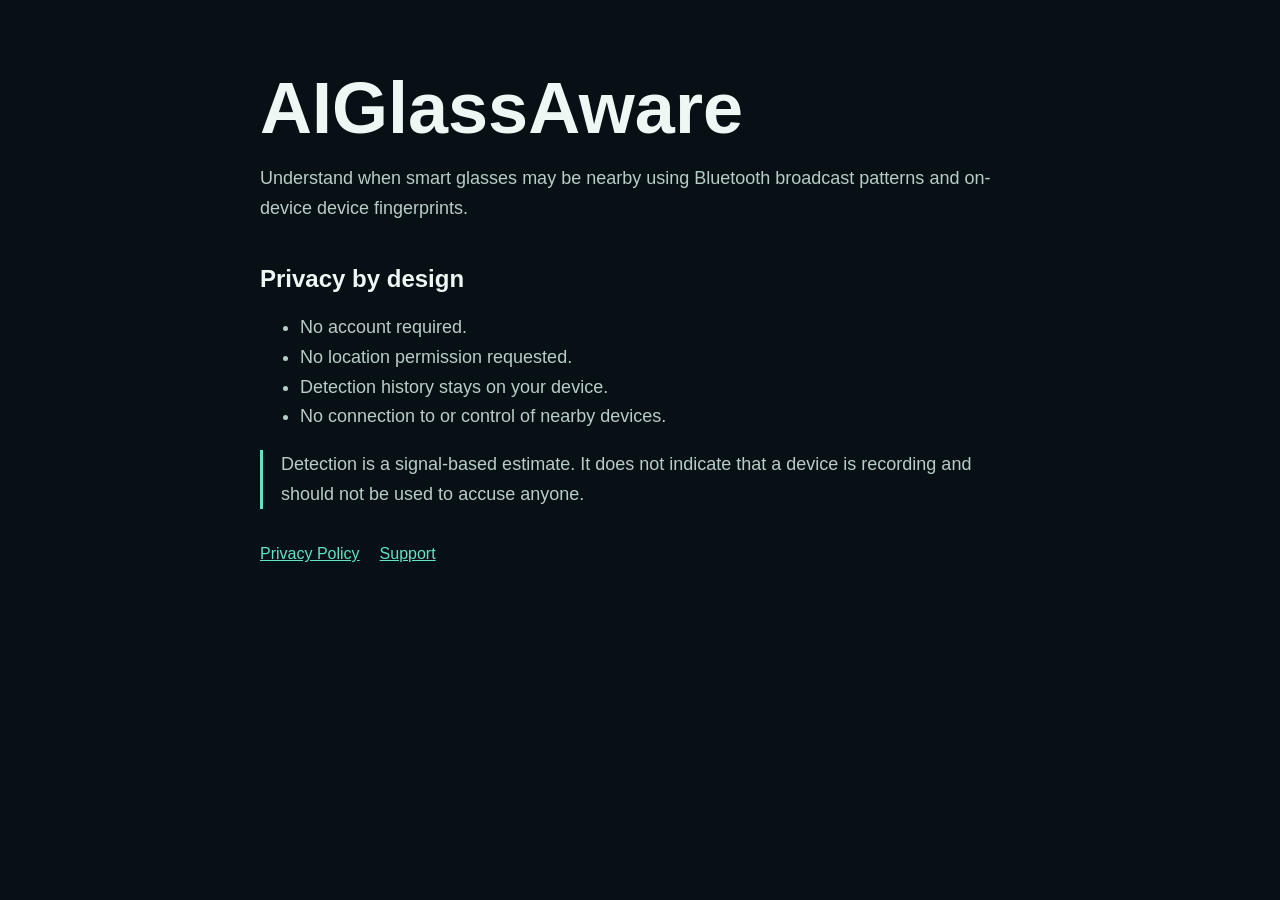
==== index.html @ 9d93ce1e "Publish AIGlassAware website" ====
<!doctype html>
<html lang="en">
<head>
  <meta charset="utf-8">
  <meta name="viewport" content="width=device-width, initial-scale=1">
  <meta name="description" content="AIGlassAware scans nearby Bluetooth broadcasts for signals associated with smart glasses.">
  <title>AIGlassAware</title>
  <style>
    :root { color-scheme: dark; font-family: -apple-system, BlinkMacSystemFont, "Segoe UI", sans-serif; }
    body { margin: 0; background: #071015; color: #edf7f4; }
    main { width: min(760px, calc(100% - 40px)); margin: 0 auto; padding: 72px 0; }
    h1 { font-size: clamp(40px, 8vw, 72px); line-height: 1; margin: 0 0 20px; }
    h2 { margin-top: 42px; }
    p, li { color: #b9ccc7; font-size: 18px; line-height: 1.65; }
    a { color: #62e3c3; }
    nav { display: flex; gap: 20px; margin-top: 36px; }
    .note { border-left: 3px solid #62e3c3; padding-left: 18px; }
  </style>
</head>
<body>
  <main>
    <h1>AIGlassAware</h1>
    <p>Understand when smart glasses may be nearby using Bluetooth broadcast patterns and on-device device fingerprints.</p>
    <h2>Privacy by design</h2>
    <ul>
      <li>No account required.</li>
      <li>No location permission requested.</li>
      <li>Detection history stays on your device.</li>
      <li>No connection to or control of nearby devices.</li>
    </ul>
    <p class="note">Detection is a signal-based estimate. It does not indicate that a device is recording and should not be used to accuse anyone.</p>
    <nav>
      <a href="privacy.html">Privacy Policy</a>
      <a href="support.html">Support</a>
    </nav>
  </main>
</body>
</html>
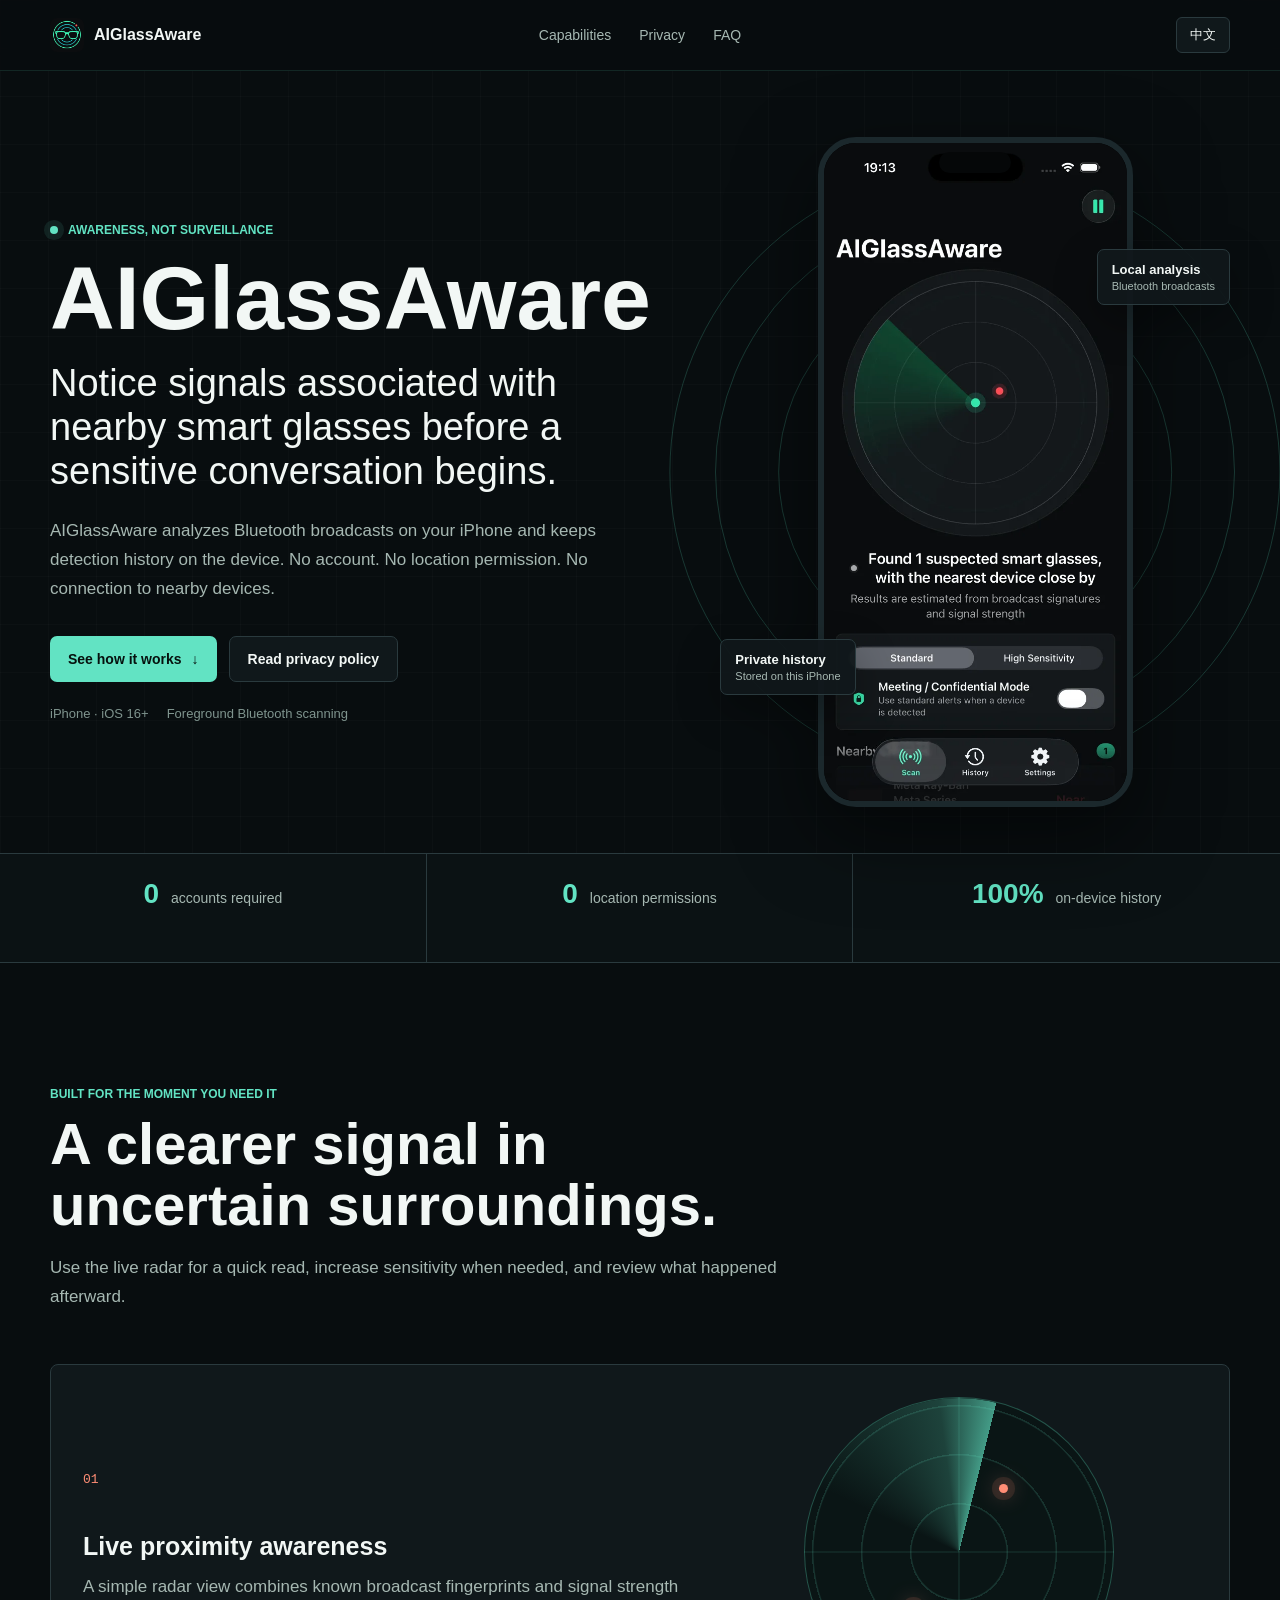
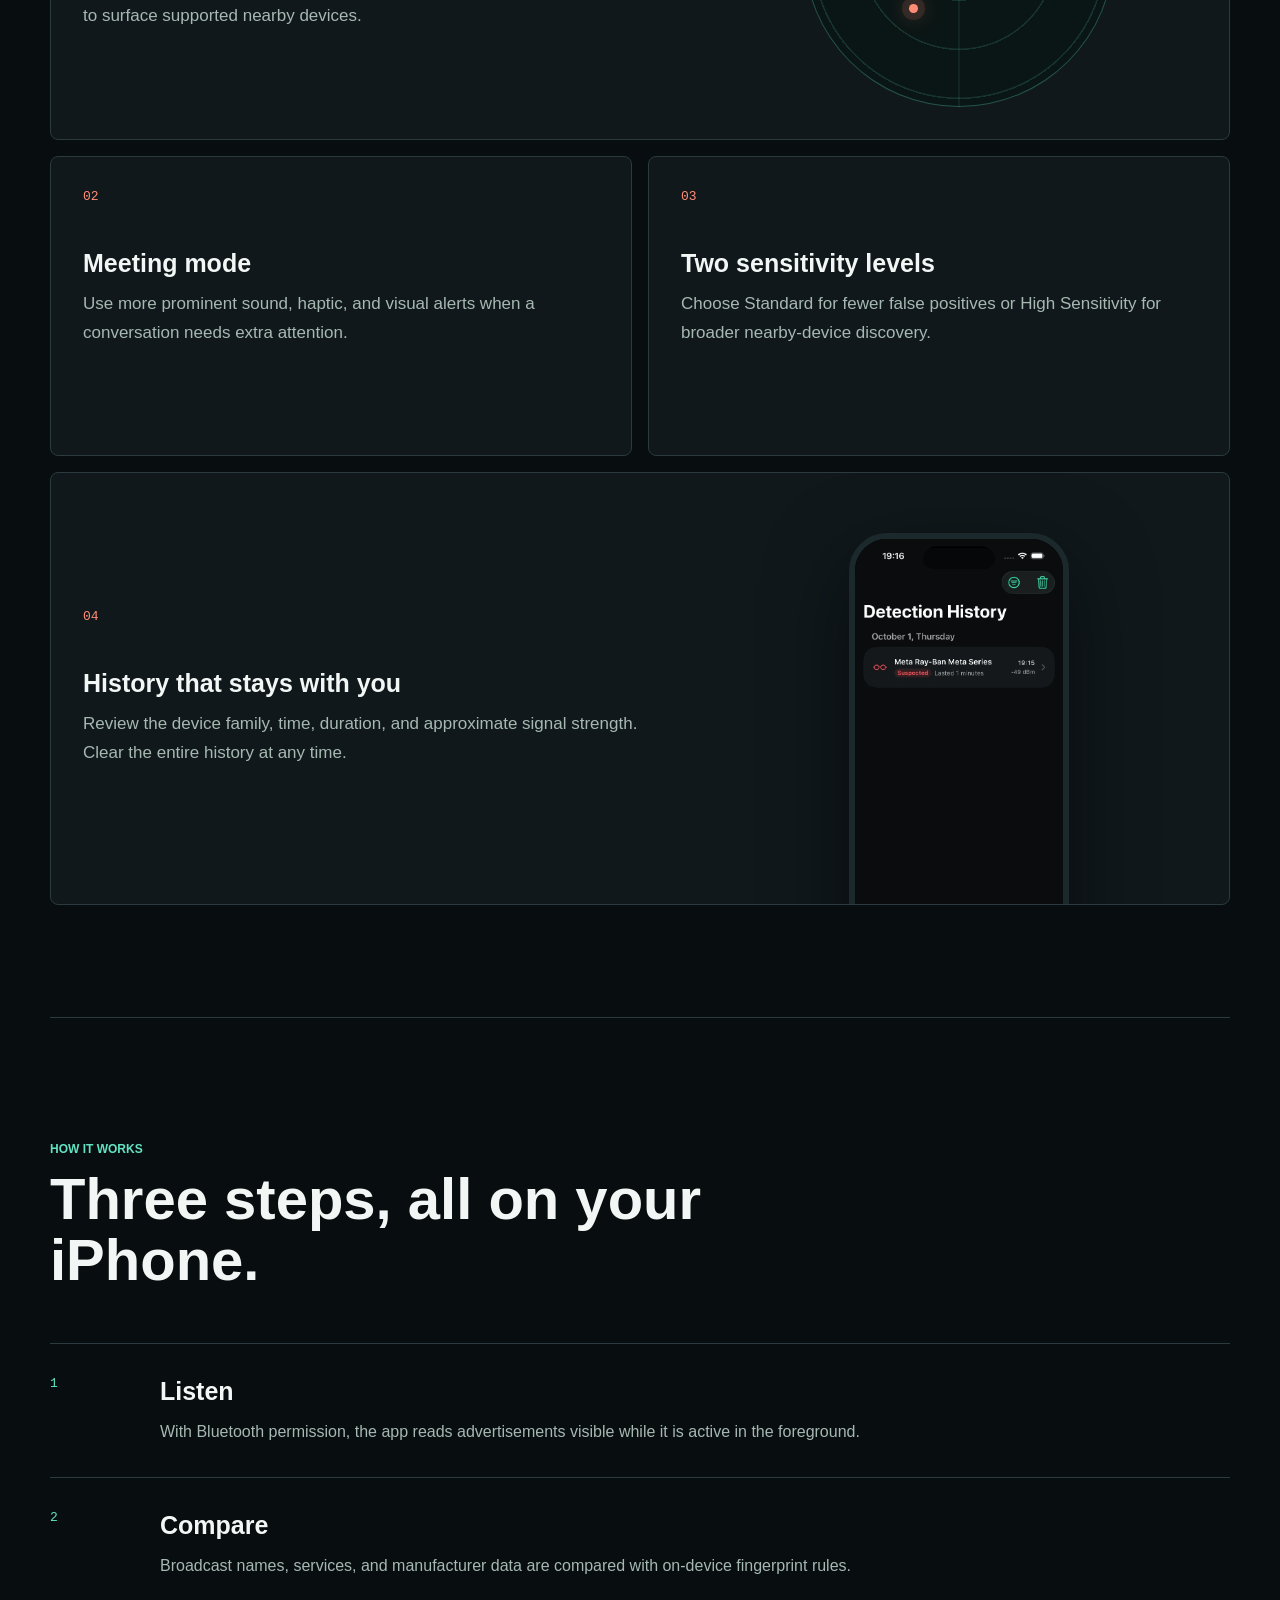
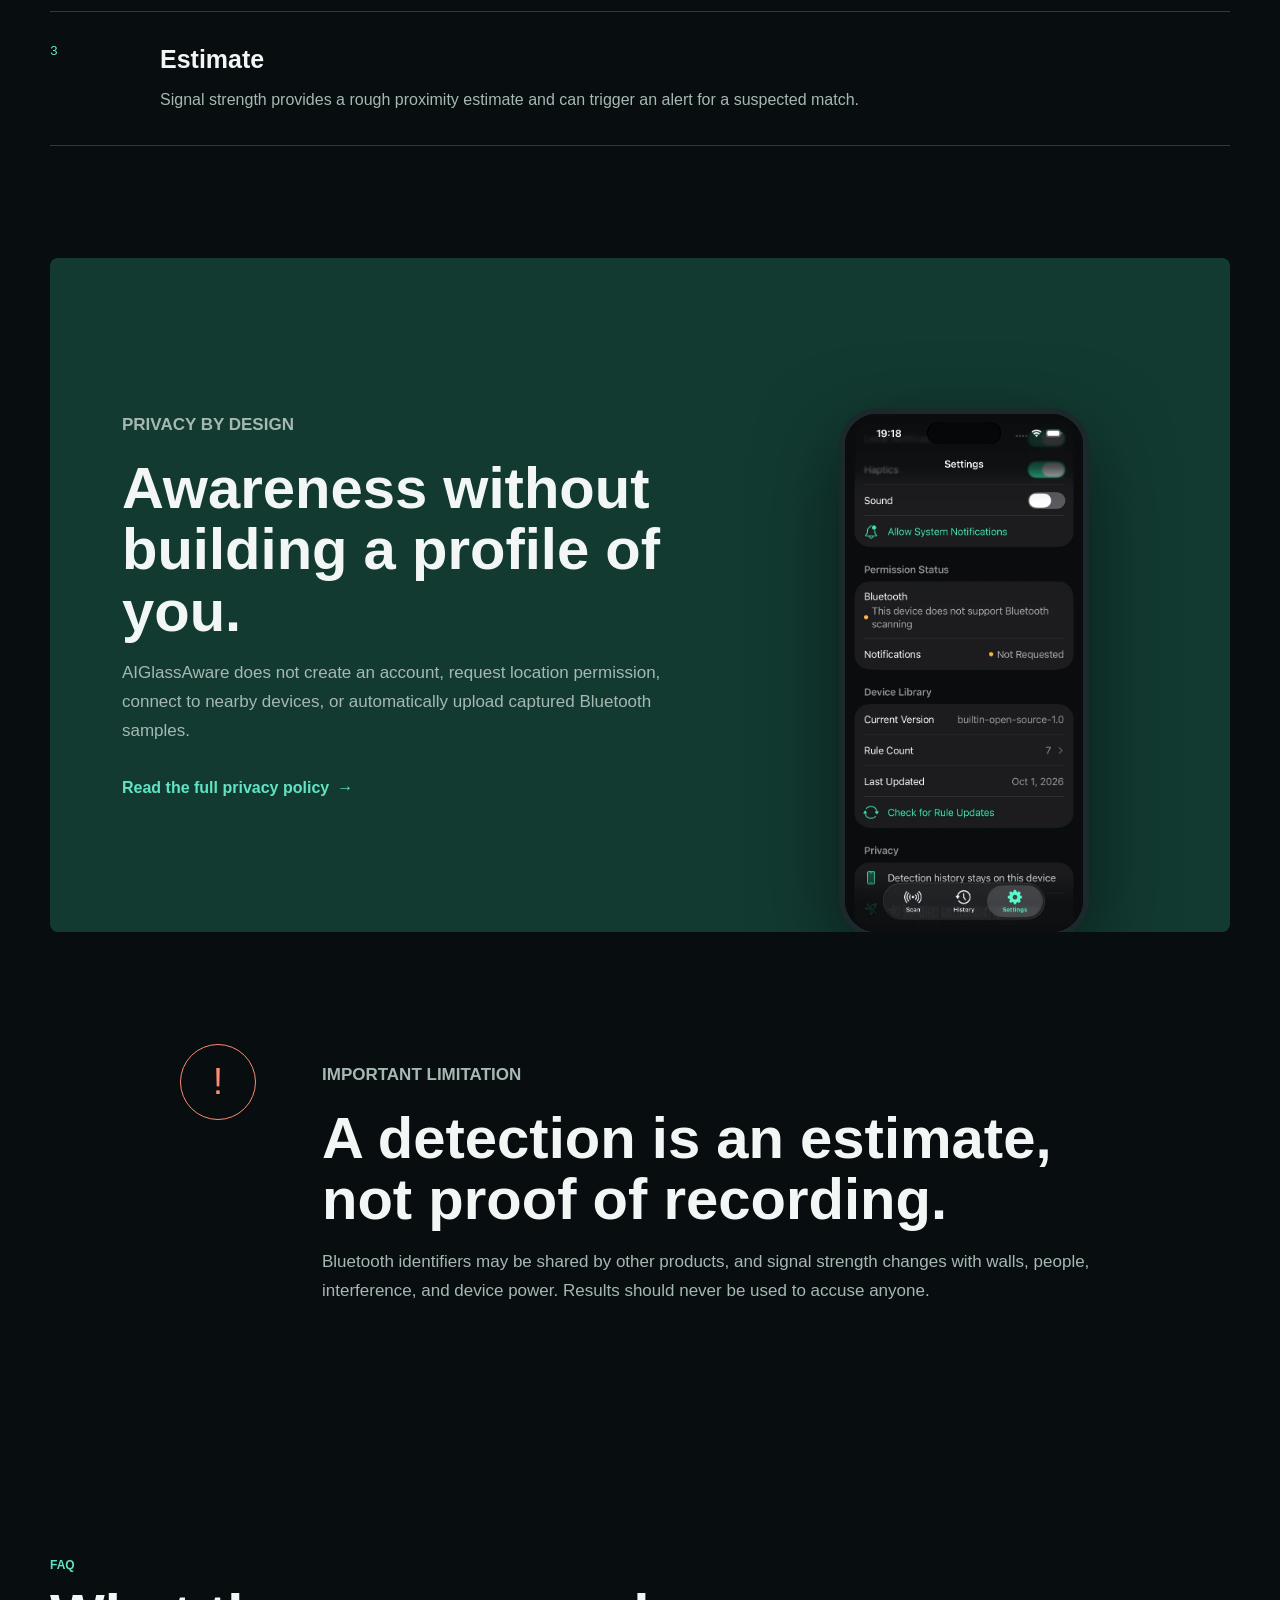
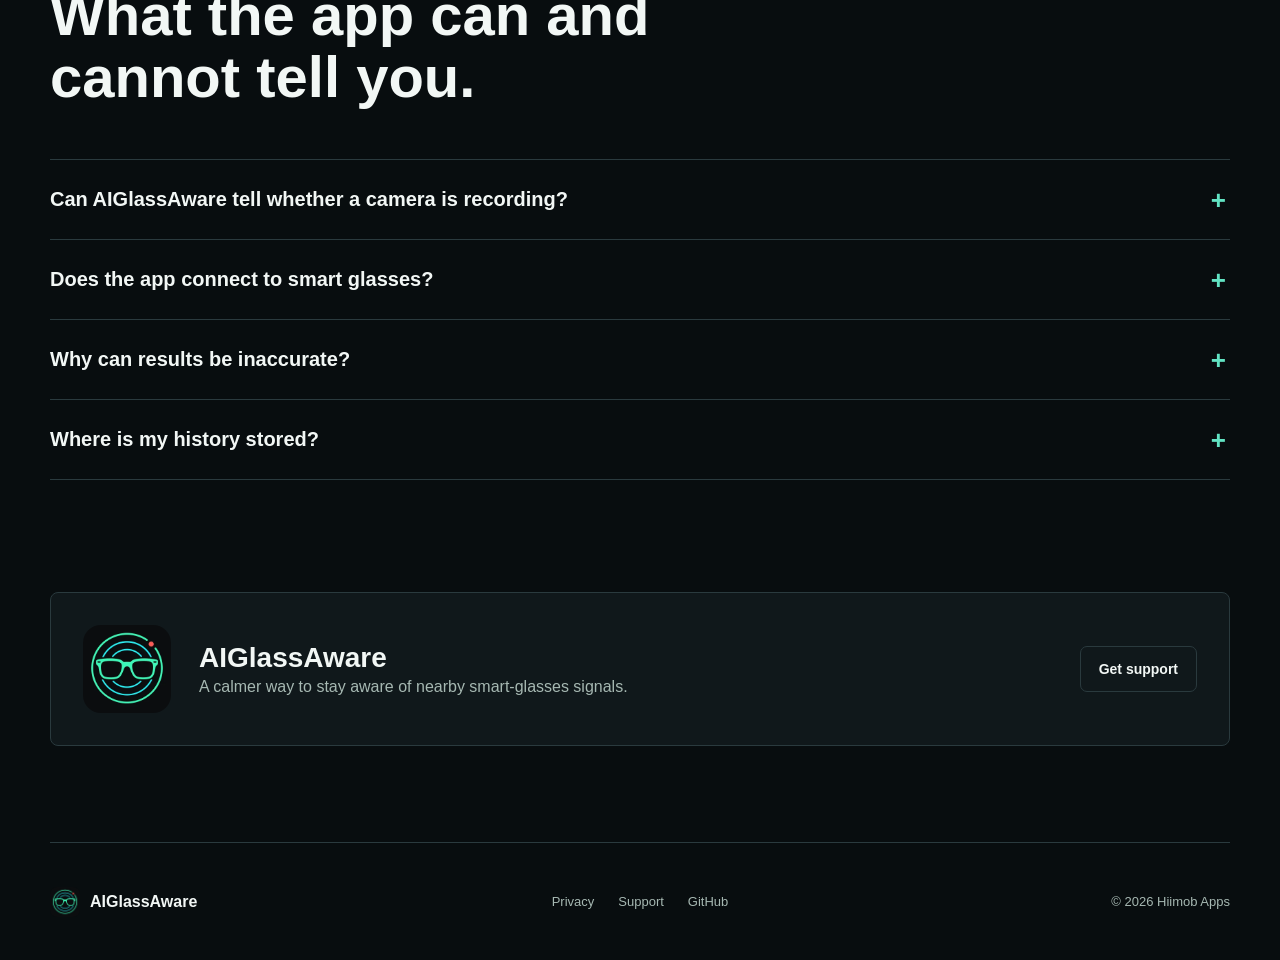
==== commit d60c4871: "site: publish custom-domain marketing pages" ====
--- a/index.html
+++ b/index.html
@@ -3,36 +3,216 @@
 <head>
   <meta charset="utf-8">
   <meta name="viewport" content="width=device-width, initial-scale=1">
-  <meta name="description" content="AIGlassAware scans nearby Bluetooth broadcasts for signals associated with smart glasses.">
-  <title>AIGlassAware</title>
-  <style>
-    :root { color-scheme: dark; font-family: -apple-system, BlinkMacSystemFont, "Segoe UI", sans-serif; }
-    body { margin: 0; background: #071015; color: #edf7f4; }
-    main { width: min(760px, calc(100% - 40px)); margin: 0 auto; padding: 72px 0; }
-    h1 { font-size: clamp(40px, 8vw, 72px); line-height: 1; margin: 0 0 20px; }
-    h2 { margin-top: 42px; }
-    p, li { color: #b9ccc7; font-size: 18px; line-height: 1.65; }
-    a { color: #62e3c3; }
-    nav { display: flex; gap: 20px; margin-top: 36px; }
-    .note { border-left: 3px solid #62e3c3; padding-left: 18px; }
-  </style>
+  <meta name="theme-color" content="#080d0f">
+  <meta name="description" content="AIGlassAware helps you notice nearby smart-glasses signals using Bluetooth broadcast patterns, with private on-device history and no location permission.">
+  <meta property="og:type" content="website">
+  <meta property="og:title" content="AIGlassAware — Notice nearby smart-glasses signals">
+  <meta property="og:description" content="Private, on-device awareness for nearby smart-glasses Bluetooth broadcasts.">
+  <meta property="og:image" content="https://aiglassaware.hiimobapps.com/assets/app-icon.webp">
+  <meta property="og:url" content="https://aiglassaware.hiimobapps.com/">
+  <link rel="canonical" href="https://aiglassaware.hiimobapps.com/">
+  <link rel="icon" href="assets/app-icon.webp">
+  <link rel="preload" href="assets/scan-detected-en.webp" as="image" type="image/webp">
+  <link rel="stylesheet" href="site.css">
+  <script src="site.js" defer></script>
+  <title>AIGlassAware — Smart-glasses awareness for iPhone</title>
+  <script type="application/ld+json">
+    {
+      "@context": "https://schema.org",
+      "@type": "SoftwareApplication",
+      "name": "AIGlassAware",
+      "applicationCategory": "UtilitiesApplication",
+      "operatingSystem": "iOS 16 or later",
+      "url": "https://aiglassaware.hiimobapps.com/",
+      "description": "AIGlassAware estimates whether supported smart glasses may be nearby using Bluetooth broadcast patterns and signal strength."
+    }
+  </script>
 </head>
 <body>
-  <main>
-    <h1>AIGlassAware</h1>
-    <p>Understand when smart glasses may be nearby using Bluetooth broadcast patterns and on-device device fingerprints.</p>
-    <h2>Privacy by design</h2>
-    <ul>
-      <li>No account required.</li>
-      <li>No location permission requested.</li>
-      <li>Detection history stays on your device.</li>
-      <li>No connection to or control of nearby devices.</li>
-    </ul>
-    <p class="note">Detection is a signal-based estimate. It does not indicate that a device is recording and should not be used to accuse anyone.</p>
-    <nav>
-      <a href="privacy.html">Privacy Policy</a>
-      <a href="support.html">Support</a>
-    </nav>
+  <a class="skip-link" href="#main">
+    <span class="i18n-en">Skip to content</span><span class="i18n-zh">跳到正文</span>
+  </a>
+
+  <header class="site-header">
+    <div class="header-inner">
+      <a class="brand" href="./" aria-label="AIGlassAware home">
+        <img src="assets/app-icon.webp" alt="" width="34" height="34">
+        <span>AIGlassAware</span>
+      </a>
+      <nav class="desktop-nav" aria-label="Primary navigation">
+        <a href="#capabilities"><span class="i18n-en">Capabilities</span><span class="i18n-zh">功能</span></a>
+        <a href="#privacy"><span class="i18n-en">Privacy</span><span class="i18n-zh">隐私</span></a>
+        <a href="#faq"><span class="i18n-en">FAQ</span><span class="i18n-zh">常见问题</span></a>
+      </nav>
+      <button class="language-toggle" type="button" data-language-toggle aria-label="切换为中文">中文</button>
+    </div>
+  </header>
+
+  <main id="main">
+    <section class="hero" aria-labelledby="hero-title">
+      <div class="hero-copy">
+        <div class="eyebrow">
+          <span class="status-dot" aria-hidden="true"></span>
+          <span class="i18n-en">Awareness, not surveillance</span>
+          <span class="i18n-zh">感知附近信号，而非监控他人</span>
+        </div>
+        <h1 id="hero-title">AIGlassAware</h1>
+        <p class="hero-lede">
+          <span class="i18n-en">Notice signals associated with nearby smart glasses before a sensitive conversation begins.</span>
+          <span class="i18n-zh">在敏感谈话开始前，留意附近可能与智能眼镜相关的蓝牙信号。</span>
+        </p>
+        <p class="hero-detail">
+          <span class="i18n-en">AIGlassAware analyzes Bluetooth broadcasts on your iPhone and keeps detection history on the device. No account. No location permission. No connection to nearby devices.</span>
+          <span class="i18n-zh">AIGlassAware 在 iPhone 本地分析蓝牙广播，检测历史仅保存在设备中。无需账号，不请求定位，也不会连接附近设备。</span>
+        </p>
+        <div class="hero-actions">
+          <a class="button button-primary" href="#how-it-works">
+            <span class="i18n-en">See how it works</span><span class="i18n-zh">了解工作方式</span>
+            <span aria-hidden="true">↓</span>
+          </a>
+          <a class="button button-secondary" href="privacy.html">
+            <span class="i18n-en">Read privacy policy</span><span class="i18n-zh">查看隐私政策</span>
+          </a>
+        </div>
+        <div class="requirements">
+          <span>iPhone · iOS 16+</span>
+          <span class="i18n-en">Foreground Bluetooth scanning</span>
+          <span class="i18n-zh">前台蓝牙扫描</span>
+        </div>
+      </div>
+
+      <div class="hero-visual" aria-label="AIGlassAware detection screen">
+        <div class="signal-rings" aria-hidden="true"><i></i><i></i><i></i></div>
+        <div class="phone phone-hero">
+          <img class="localized-image" src="assets/scan-detected-en.webp" data-src-en="assets/scan-detected-en.webp" data-src-zh="assets/scan-detected-zh.webp" alt="AIGlassAware showing a suspected nearby smart-glasses signal" width="603" height="1311">
+        </div>
+        <div class="signal-label signal-label-top">
+          <strong><span class="i18n-en">Local analysis</span><span class="i18n-zh">本地分析</span></strong>
+          <span><span class="i18n-en">Bluetooth broadcasts</span><span class="i18n-zh">蓝牙广播</span></span>
+        </div>
+        <div class="signal-label signal-label-bottom">
+          <strong><span class="i18n-en">Private history</span><span class="i18n-zh">私密历史</span></strong>
+          <span><span class="i18n-en">Stored on this iPhone</span><span class="i18n-zh">仅存于这台 iPhone</span></span>
+        </div>
+      </div>
+    </section>
+
+    <section class="trust-band" aria-label="Privacy summary">
+      <div><strong>0</strong><span><span class="i18n-en">accounts required</span><span class="i18n-zh">无需账号</span></span></div>
+      <div><strong>0</strong><span><span class="i18n-en">location permissions</span><span class="i18n-zh">无需定位权限</span></span></div>
+      <div><strong>100%</strong><span><span class="i18n-en">on-device history</span><span class="i18n-zh">历史本地保存</span></span></div>
+    </section>
+
+    <section class="section" id="capabilities" aria-labelledby="capabilities-title">
+      <div class="section-heading">
+        <p class="kicker"><span class="i18n-en">Built for the moment you need it</span><span class="i18n-zh">为重要时刻而设计</span></p>
+        <h2 id="capabilities-title"><span class="i18n-en">A clearer signal in uncertain surroundings.</span><span class="i18n-zh">在不确定的环境中，获得更清晰的信号提示。</span></h2>
+        <p><span class="i18n-en">Use the live radar for a quick read, increase sensitivity when needed, and review what happened afterward.</span><span class="i18n-zh">通过实时雷达快速了解周围情况，按需提高灵敏度，并在事后回看检测记录。</span></p>
+      </div>
+
+      <div class="feature-grid">
+        <article class="feature-card feature-wide">
+          <div class="feature-copy">
+            <span class="feature-number">01</span>
+            <h3><span class="i18n-en">Live proximity awareness</span><span class="i18n-zh">实时距离感知</span></h3>
+            <p><span class="i18n-en">A simple radar view combines known broadcast fingerprints and signal strength to surface supported nearby devices.</span><span class="i18n-zh">简洁的雷达视图结合已知广播指纹与信号强度，提示附近可能存在的已支持设备。</span></p>
+          </div>
+          <div class="radar-demo" aria-hidden="true">
+            <span class="radar-sweep"></span><span class="radar-point radar-point-one"></span><span class="radar-point radar-point-two"></span>
+          </div>
+        </article>
+
+        <article class="feature-card">
+          <span class="feature-number">02</span>
+          <h3><span class="i18n-en">Meeting mode</span><span class="i18n-zh">会议 / 保密模式</span></h3>
+          <p><span class="i18n-en">Use more prominent sound, haptic, and visual alerts when a conversation needs extra attention.</span><span class="i18n-zh">当谈话需要格外谨慎时，启用更明显的声音、触觉与视觉提醒。</span></p>
+        </article>
+
+        <article class="feature-card">
+          <span class="feature-number">03</span>
+          <h3><span class="i18n-en">Two sensitivity levels</span><span class="i18n-zh">两档检测灵敏度</span></h3>
+          <p><span class="i18n-en">Choose Standard for fewer false positives or High Sensitivity for broader nearby-device discovery.</span><span class="i18n-zh">标准模式减少误报；高灵敏度模式扩大附近设备的发现范围。</span></p>
+        </article>
+
+        <article class="feature-card feature-wide feature-history">
+          <div class="feature-copy">
+            <span class="feature-number">04</span>
+            <h3><span class="i18n-en">History that stays with you</span><span class="i18n-zh">只属于你的检测历史</span></h3>
+            <p><span class="i18n-en">Review the device family, time, duration, and approximate signal strength. Clear the entire history at any time.</span><span class="i18n-zh">查看设备系列、时间、持续时长与大致信号强度，并可随时清除全部历史。</span></p>
+          </div>
+          <div class="phone phone-small">
+            <img class="localized-image" loading="lazy" src="assets/history-en.webp" data-src-en="assets/history-en.webp" data-src-zh="assets/history-zh.webp" alt="AIGlassAware detection history screen" width="603" height="1311">
+          </div>
+        </article>
+      </div>
+    </section>
+
+    <section class="section process-section" id="how-it-works" aria-labelledby="process-title">
+      <div class="section-heading compact">
+        <p class="kicker"><span class="i18n-en">How it works</span><span class="i18n-zh">工作方式</span></p>
+        <h2 id="process-title"><span class="i18n-en">Three steps, all on your iPhone.</span><span class="i18n-zh">三个步骤，全部在你的 iPhone 上完成。</span></h2>
+      </div>
+      <ol class="process-list">
+        <li><span class="step-index">1</span><div><h3><span class="i18n-en">Listen</span><span class="i18n-zh">监听</span></h3><p><span class="i18n-en">With Bluetooth permission, the app reads advertisements visible while it is active in the foreground.</span><span class="i18n-zh">获得蓝牙权限后，App 在前台运行时读取周围可见的广播。</span></p></div></li>
+        <li><span class="step-index">2</span><div><h3><span class="i18n-en">Compare</span><span class="i18n-zh">比对</span></h3><p><span class="i18n-en">Broadcast names, services, and manufacturer data are compared with on-device fingerprint rules.</span><span class="i18n-zh">广播名称、服务标识与厂商数据会和设备内的指纹规则进行比对。</span></p></div></li>
+        <li><span class="step-index">3</span><div><h3><span class="i18n-en">Estimate</span><span class="i18n-zh">估算</span></h3><p><span class="i18n-en">Signal strength provides a rough proximity estimate and can trigger an alert for a suspected match.</span><span class="i18n-zh">信号强度用于粗略估算距离，并在疑似匹配时触发提醒。</span></p></div></li>
+      </ol>
+    </section>
+
+    <section class="privacy-band" id="privacy" aria-labelledby="privacy-title">
+      <div class="privacy-copy">
+        <p class="kicker"><span class="i18n-en">Privacy by design</span><span class="i18n-zh">隐私优先设计</span></p>
+        <h2 id="privacy-title"><span class="i18n-en">Awareness without building a profile of you.</span><span class="i18n-zh">提供环境感知，不建立你的用户画像。</span></h2>
+        <p><span class="i18n-en">AIGlassAware does not create an account, request location permission, connect to nearby devices, or automatically upload captured Bluetooth samples.</span><span class="i18n-zh">AIGlassAware 不创建账号、不请求定位权限、不连接附近设备，也不会自动上传捕获的蓝牙样本。</span></p>
+        <a class="text-link" href="privacy.html"><span class="i18n-en">Read the full privacy policy</span><span class="i18n-zh">阅读完整隐私政策</span> <span aria-hidden="true">→</span></a>
+      </div>
+      <div class="privacy-visual">
+        <div class="phone phone-privacy">
+          <img class="localized-image" loading="lazy" src="assets/settings-privacy-en.webp" data-src-en="assets/settings-privacy-en.webp" data-src-zh="assets/settings-privacy-zh.webp" alt="AIGlassAware privacy settings" width="603" height="1311">
+        </div>
+      </div>
+    </section>
+
+    <section class="section limits-section" aria-labelledby="limits-title">
+      <div class="limit-mark" aria-hidden="true">!</div>
+      <div>
+        <p class="kicker"><span class="i18n-en">Important limitation</span><span class="i18n-zh">重要使用边界</span></p>
+        <h2 id="limits-title"><span class="i18n-en">A detection is an estimate, not proof of recording.</span><span class="i18n-zh">检测结果只是估算，不代表设备正在录制。</span></h2>
+        <p><span class="i18n-en">Bluetooth identifiers may be shared by other products, and signal strength changes with walls, people, interference, and device power. Results should never be used to accuse anyone.</span><span class="i18n-zh">其他产品可能使用相同蓝牙标识，墙体、人群、无线干扰与设备功率也会影响信号强度。请勿依据检测结果指责任何人。</span></p>
+      </div>
+    </section>
+
+    <section class="section faq-section" id="faq" aria-labelledby="faq-title">
+      <div class="section-heading compact">
+        <p class="kicker"><span class="i18n-en">FAQ</span><span class="i18n-zh">常见问题</span></p>
+        <h2 id="faq-title"><span class="i18n-en">What the app can and cannot tell you.</span><span class="i18n-zh">了解 App 能告诉你什么，以及不能告诉你什么。</span></h2>
+      </div>
+      <div class="faq-list">
+        <details><summary><span class="i18n-en">Can AIGlassAware tell whether a camera is recording?</span><span class="i18n-zh">AIGlassAware 能判断摄像头是否正在录制吗？</span></summary><p><span class="i18n-en">No. The app estimates whether a supported device may be nearby from Bluetooth broadcasts. It cannot read or verify a device's recording state.</span><span class="i18n-zh">不能。App 只能根据蓝牙广播估算附近是否可能存在已支持设备，无法读取或验证设备的录制状态。</span></p></details>
+        <details><summary><span class="i18n-en">Does the app connect to smart glasses?</span><span class="i18n-zh">App 会连接智能眼镜吗？</span></summary><p><span class="i18n-en">No. It passively reads visible Bluetooth advertisements and does not pair with, control, block, or interfere with nearby devices.</span><span class="i18n-zh">不会。它只被动读取可见的蓝牙广播，不会配对、控制、阻断或干扰附近设备。</span></p></details>
+        <details><summary><span class="i18n-en">Why can results be inaccurate?</span><span class="i18n-zh">为什么结果可能不准确？</span></summary><p><span class="i18n-en">Bluetooth signatures can overlap across products, and radio signal strength is affected by the environment. High Sensitivity can discover more devices but may increase false positives.</span><span class="i18n-zh">不同产品的蓝牙特征可能重叠，无线信号也会受到环境影响。高灵敏度模式能发现更多设备，同时也可能增加误报。</span></p></details>
+        <details><summary><span class="i18n-en">Where is my history stored?</span><span class="i18n-zh">检测历史保存在哪里？</span></summary><p><span class="i18n-en">Detection history and preferences are stored locally on your iPhone and can be cleared in the app.</span><span class="i18n-zh">检测历史与偏好设置保存在你的 iPhone 本地，并可在 App 内清除。</span></p></details>
+      </div>
+    </section>
+
+    <section class="closing-band">
+      <img src="assets/app-icon.webp" alt="" width="88" height="88">
+      <div>
+        <h2>AIGlassAware</h2>
+        <p><span class="i18n-en">A calmer way to stay aware of nearby smart-glasses signals.</span><span class="i18n-zh">更从容地感知附近可能存在的智能眼镜信号。</span></p>
+      </div>
+      <a class="button button-secondary" href="support.html"><span class="i18n-en">Get support</span><span class="i18n-zh">获取支持</span></a>
+    </section>
   </main>
+
+  <footer class="site-footer">
+    <a class="brand footer-brand" href="./"><img src="assets/app-icon.webp" alt="" width="30" height="30"><span>AIGlassAware</span></a>
+    <div class="footer-links">
+      <a href="privacy.html"><span class="i18n-en">Privacy</span><span class="i18n-zh">隐私</span></a>
+      <a href="support.html"><span class="i18n-en">Support</span><span class="i18n-zh">支持</span></a>
+      <a href="https://github.com/glzlaohuai/aiglassaware-site" rel="noreferrer">GitHub</a>
+    </div>
+    <p>© 2026 Hiimob Apps</p>
+  </footer>
 </body>
 </html>
--- a/site.css
+++ b/site.css
@@ -0,0 +1,983 @@
+:root {
+  color-scheme: dark;
+  --background: #080d0f;
+  --surface: #10181b;
+  --surface-strong: #172327;
+  --text: #f2f7f5;
+  --muted: #a6b8b2;
+  --line: #2a3a3e;
+  --mint: #62e3c3;
+  --mint-dark: #123a31;
+  --coral: #ff8d75;
+  --max-width: 1180px;
+  font-family: -apple-system, BlinkMacSystemFont, "Segoe UI", sans-serif;
+  font-synthesis: none;
+  text-rendering: optimizeLegibility;
+}
+
+* {
+  box-sizing: border-box;
+}
+
+html {
+  scroll-behavior: smooth;
+}
+
+body {
+  margin: 0;
+  overflow-x: hidden;
+  background: var(--background);
+  color: var(--text);
+}
+
+body::before {
+  position: fixed;
+  z-index: -1;
+  inset: 0;
+  background:
+    linear-gradient(rgba(255, 255, 255, 0.018) 1px, transparent 1px),
+    linear-gradient(90deg, rgba(255, 255, 255, 0.018) 1px, transparent 1px);
+  background-size: 48px 48px;
+  content: "";
+  pointer-events: none;
+}
+
+a {
+  color: inherit;
+}
+
+img {
+  display: block;
+  height: auto;
+  max-width: 100%;
+}
+
+button,
+a {
+  -webkit-tap-highlight-color: transparent;
+}
+
+.skip-link {
+  position: fixed;
+  z-index: 100;
+  top: 12px;
+  left: 12px;
+  padding: 10px 14px;
+  transform: translateY(-160%);
+  border-radius: 6px;
+  background: var(--mint);
+  color: #05100d;
+  font-weight: 700;
+}
+
+.skip-link:focus {
+  transform: translateY(0);
+}
+
+.i18n-zh {
+  display: none;
+}
+
+html[lang="zh-CN"] .i18n-en {
+  display: none;
+}
+
+html[lang="zh-CN"] .i18n-zh {
+  display: inline;
+}
+
+.site-header {
+  position: sticky;
+  z-index: 30;
+  top: 0;
+  border-bottom: 1px solid rgba(98, 227, 195, 0.12);
+  background: rgba(8, 13, 15, 0.9);
+  backdrop-filter: blur(18px);
+}
+
+.header-inner,
+.site-footer {
+  width: min(var(--max-width), calc(100% - 40px));
+  margin: 0 auto;
+}
+
+.header-inner {
+  display: grid;
+  grid-template-columns: 1fr auto 1fr;
+  align-items: center;
+  min-height: 70px;
+}
+
+.brand {
+  display: inline-flex;
+  align-items: center;
+  gap: 10px;
+  width: fit-content;
+  color: var(--text);
+  font-size: 16px;
+  font-weight: 750;
+  text-decoration: none;
+}
+
+.brand img {
+  border-radius: 7px;
+}
+
+.desktop-nav {
+  display: flex;
+  gap: 28px;
+  color: var(--muted);
+  font-size: 14px;
+}
+
+.desktop-nav a,
+.footer-links a {
+  text-decoration: none;
+}
+
+.desktop-nav a:hover,
+.footer-links a:hover,
+.text-link:hover {
+  color: var(--mint);
+}
+
+.language-toggle {
+  justify-self: end;
+  min-width: 54px;
+  min-height: 36px;
+  border: 1px solid var(--line);
+  border-radius: 6px;
+  background: var(--surface);
+  color: var(--text);
+  cursor: pointer;
+  font: inherit;
+  font-size: 13px;
+  font-weight: 700;
+}
+
+.language-toggle:hover {
+  border-color: var(--mint);
+}
+
+.hero,
+.section,
+.privacy-band,
+.closing-band,
+.legal-layout,
+.support-layout {
+  width: min(var(--max-width), calc(100% - 40px));
+  margin: 0 auto;
+}
+
+.hero {
+  display: grid;
+  grid-template-columns: minmax(0, 1.08fr) minmax(360px, 0.92fr);
+  align-items: center;
+  gap: 72px;
+  min-height: calc(100vh - 118px);
+  padding: 48px 0 28px;
+}
+
+.eyebrow,
+.kicker {
+  color: var(--mint);
+  font-size: 12px;
+  font-weight: 800;
+  letter-spacing: 0;
+  text-transform: uppercase;
+}
+
+.eyebrow {
+  display: flex;
+  align-items: center;
+  gap: 10px;
+}
+
+.status-dot {
+  width: 8px;
+  height: 8px;
+  border-radius: 50%;
+  background: var(--mint);
+  box-shadow: 0 0 0 6px rgba(98, 227, 195, 0.1);
+}
+
+.hero h1 {
+  margin: 20px 0 22px;
+  font-size: clamp(50px, 7vw, 92px);
+  line-height: 0.92;
+  letter-spacing: 0;
+}
+
+.hero-lede {
+  max-width: 700px;
+  margin: 0;
+  color: var(--text);
+  font-size: clamp(24px, 3vw, 38px);
+  line-height: 1.16;
+}
+
+.hero-detail,
+.section-heading > p:last-child,
+.feature-card p,
+.privacy-copy > p,
+.limits-section > div:last-child > p,
+.legal-content p,
+.support-intro > p,
+.support-topics p,
+.support-topics li {
+  color: var(--muted);
+  font-size: 17px;
+  line-height: 1.7;
+}
+
+.hero-detail {
+  max-width: 650px;
+  margin: 24px 0 0;
+}
+
+.hero-actions {
+  display: flex;
+  flex-wrap: wrap;
+  gap: 12px;
+  margin-top: 32px;
+}
+
+.button {
+  display: inline-flex;
+  align-items: center;
+  justify-content: center;
+  gap: 10px;
+  min-height: 46px;
+  padding: 0 18px;
+  border-radius: 7px;
+  font-size: 14px;
+  font-weight: 750;
+  text-decoration: none;
+}
+
+.button-primary {
+  background: var(--mint);
+  color: #06110e;
+}
+
+.button-primary:hover {
+  background: #82efd3;
+}
+
+.button-secondary {
+  border: 1px solid var(--line);
+  background: var(--surface);
+  color: var(--text);
+}
+
+.button-secondary:hover {
+  border-color: var(--mint);
+}
+
+.requirements {
+  display: flex;
+  flex-wrap: wrap;
+  gap: 8px 18px;
+  margin-top: 24px;
+  color: #7f948e;
+  font-size: 13px;
+}
+
+.hero-visual {
+  position: relative;
+  display: grid;
+  place-items: center;
+  min-height: min(620px, calc(100vh - 170px));
+}
+
+.phone {
+  position: relative;
+  z-index: 2;
+  overflow: hidden;
+  border: 6px solid #1b282c;
+  border-radius: 38px;
+  background: #000;
+  box-shadow: 0 28px 80px rgba(0, 0, 0, 0.5);
+}
+
+.phone::before {
+  position: absolute;
+  z-index: 3;
+  top: 9px;
+  left: 50%;
+  width: 72px;
+  height: 21px;
+  transform: translateX(-50%);
+  border-radius: 14px;
+  background: #050708;
+  content: "";
+}
+
+.phone-hero {
+  width: min(clamp(240px, calc(46.9vh - 89px), 315px), 80vw);
+}
+
+.phone-small {
+  align-self: end;
+  width: 220px;
+  margin: 28px auto -125px;
+}
+
+.phone-privacy {
+  width: min(250px, 72vw);
+  transform: translateY(78px);
+}
+
+.signal-rings,
+.signal-rings i {
+  position: absolute;
+  inset: 50% auto auto 50%;
+  transform: translate(-50%, -50%);
+  border: 1px solid rgba(98, 227, 195, 0.2);
+  border-radius: 50%;
+}
+
+.signal-rings {
+  width: 520px;
+  height: 520px;
+}
+
+.signal-rings i:nth-child(1) {
+  width: 76%;
+  height: 76%;
+}
+
+.signal-rings i:nth-child(2) {
+  width: 48%;
+  height: 48%;
+}
+
+.signal-rings i:nth-child(3) {
+  width: 118%;
+  height: 118%;
+}
+
+.signal-label {
+  position: absolute;
+  z-index: 4;
+  display: grid;
+  gap: 3px;
+  padding: 12px 14px;
+  border: 1px solid var(--line);
+  border-radius: 7px;
+  background: rgba(16, 24, 27, 0.94);
+  box-shadow: 0 16px 44px rgba(0, 0, 0, 0.3);
+}
+
+.signal-label strong {
+  font-size: 13px;
+}
+
+.signal-label > span {
+  color: var(--muted);
+  font-size: 11px;
+}
+
+.signal-label-top {
+  top: 112px;
+  right: 0;
+}
+
+.signal-label-bottom {
+  bottom: 112px;
+  left: 0;
+}
+
+.trust-band {
+  display: grid;
+  grid-template-columns: repeat(3, 1fr);
+  border-block: 1px solid var(--line);
+  background: #0b1214;
+}
+
+.trust-band > div {
+  display: flex;
+  align-items: baseline;
+  justify-content: center;
+  gap: 12px;
+  min-height: 108px;
+  padding: 24px;
+  border-right: 1px solid var(--line);
+}
+
+.trust-band > div:last-child {
+  border-right: 0;
+}
+
+.trust-band strong {
+  color: var(--mint);
+  font-size: 28px;
+}
+
+.trust-band span {
+  color: var(--muted);
+  font-size: 14px;
+}
+
+.section {
+  padding: 112px 0;
+}
+
+.section-heading {
+  max-width: 760px;
+  margin-bottom: 52px;
+}
+
+.section-heading.compact {
+  max-width: 660px;
+}
+
+.section-heading h2,
+.privacy-copy h2,
+.limits-section h2,
+.closing-band h2,
+.legal-aside h1,
+.support-intro h1 {
+  margin: 10px 0 18px;
+  font-size: clamp(34px, 5vw, 58px);
+  line-height: 1.06;
+  letter-spacing: 0;
+}
+
+.feature-grid {
+  display: grid;
+  grid-template-columns: repeat(2, minmax(0, 1fr));
+  gap: 16px;
+}
+
+.feature-card {
+  position: relative;
+  min-height: 300px;
+  overflow: hidden;
+  padding: 32px;
+  border: 1px solid var(--line);
+  border-radius: 8px;
+  background: var(--surface);
+}
+
+.feature-wide {
+  display: grid;
+  grid-column: span 2;
+  grid-template-columns: minmax(0, 1fr) minmax(280px, 0.8fr);
+  align-items: center;
+  gap: 42px;
+}
+
+.feature-number {
+  display: block;
+  margin-bottom: 44px;
+  color: var(--coral);
+  font-family: ui-monospace, SFMono-Regular, Menlo, monospace;
+  font-size: 13px;
+}
+
+.feature-card h3,
+.process-list h3,
+.support-topics h2 {
+  margin: 0 0 12px;
+  font-size: 25px;
+  line-height: 1.2;
+}
+
+.feature-card p {
+  max-width: 600px;
+  margin: 0;
+}
+
+.radar-demo {
+  position: relative;
+  width: min(310px, 70vw);
+  aspect-ratio: 1;
+  justify-self: center;
+  overflow: hidden;
+  border: 1px solid rgba(98, 227, 195, 0.3);
+  border-radius: 50%;
+  background:
+    linear-gradient(90deg, transparent 49.7%, rgba(98, 227, 195, 0.18) 50%, transparent 50.3%),
+    linear-gradient(transparent 49.7%, rgba(98, 227, 195, 0.18) 50%, transparent 50.3%),
+    repeating-radial-gradient(circle, transparent 0 47px, rgba(98, 227, 195, 0.15) 48px 49px),
+    #0a1515;
+}
+
+.radar-sweep {
+  position: absolute;
+  inset: 0;
+  border-radius: 50%;
+  background: conic-gradient(from 14deg, transparent 0 78%, rgba(98, 227, 195, 0.22) 94%, rgba(98, 227, 195, 0.65));
+}
+
+.radar-point {
+  position: absolute;
+  width: 9px;
+  height: 9px;
+  border-radius: 50%;
+  background: var(--coral);
+  box-shadow: 0 0 0 7px rgba(255, 141, 117, 0.12), 0 0 22px var(--coral);
+}
+
+.radar-point-one {
+  top: 28%;
+  left: 63%;
+}
+
+.radar-point-two {
+  top: 67%;
+  left: 34%;
+}
+
+.feature-history {
+  max-height: 520px;
+}
+
+.process-section {
+  border-top: 1px solid var(--line);
+}
+
+.process-list {
+  margin: 0;
+  padding: 0;
+  border-top: 1px solid var(--line);
+  list-style: none;
+}
+
+.process-list li {
+  display: grid;
+  grid-template-columns: 90px 1fr;
+  gap: 20px;
+  padding: 32px 0;
+  border-bottom: 1px solid var(--line);
+}
+
+.step-index {
+  color: var(--mint);
+  font-family: ui-monospace, SFMono-Regular, Menlo, monospace;
+  font-size: 13px;
+}
+
+.process-list p {
+  max-width: 740px;
+  margin: 0;
+  color: var(--muted);
+  line-height: 1.7;
+}
+
+.privacy-band {
+  display: grid;
+  grid-template-columns: minmax(0, 1.2fr) minmax(280px, 0.8fr);
+  align-items: center;
+  gap: 64px;
+  min-height: 590px;
+  overflow: hidden;
+  padding: 72px;
+  border-radius: 8px;
+  background: var(--mint-dark);
+}
+
+.privacy-copy > p {
+  max-width: 650px;
+}
+
+.text-link {
+  display: inline-flex;
+  gap: 8px;
+  margin-top: 16px;
+  color: var(--mint);
+  font-weight: 750;
+  text-decoration: none;
+}
+
+.privacy-visual {
+  align-self: stretch;
+  display: grid;
+  place-items: center;
+}
+
+.limits-section {
+  display: grid;
+  grid-template-columns: 100px 1fr;
+  gap: 42px;
+  max-width: 920px;
+}
+
+.limit-mark {
+  display: grid;
+  place-items: center;
+  align-self: start;
+  width: 76px;
+  height: 76px;
+  border: 1px solid var(--coral);
+  border-radius: 50%;
+  color: var(--coral);
+  font-size: 36px;
+}
+
+.faq-list {
+  border-top: 1px solid var(--line);
+}
+
+.faq-list details {
+  border-bottom: 1px solid var(--line);
+}
+
+.faq-list summary {
+  position: relative;
+  padding: 28px 50px 28px 0;
+  cursor: pointer;
+  font-size: 20px;
+  font-weight: 700;
+  list-style: none;
+}
+
+.faq-list summary::-webkit-details-marker {
+  display: none;
+}
+
+.faq-list summary::after {
+  position: absolute;
+  top: 25px;
+  right: 4px;
+  color: var(--mint);
+  content: "+";
+  font-size: 26px;
+}
+
+.faq-list details[open] summary::after {
+  content: "−";
+}
+
+.faq-list p {
+  max-width: 820px;
+  margin: -6px 0 28px;
+  color: var(--muted);
+  line-height: 1.7;
+}
+
+.closing-band {
+  display: grid;
+  grid-template-columns: auto 1fr auto;
+  align-items: center;
+  gap: 28px;
+  margin-bottom: 96px;
+  padding: 32px;
+  border: 1px solid var(--line);
+  border-radius: 8px;
+  background: var(--surface);
+}
+
+.closing-band > img {
+  border-radius: 18px;
+}
+
+.closing-band h2 {
+  margin: 0 0 6px;
+  font-size: 28px;
+}
+
+.closing-band p {
+  margin: 0;
+  color: var(--muted);
+}
+
+.site-footer {
+  display: grid;
+  grid-template-columns: 1fr auto 1fr;
+  align-items: center;
+  gap: 24px;
+  min-height: 118px;
+  border-top: 1px solid var(--line);
+  color: var(--muted);
+  font-size: 13px;
+}
+
+.footer-links {
+  display: flex;
+  gap: 24px;
+}
+
+.site-footer > p {
+  justify-self: end;
+}
+
+.legal-layout {
+  display: grid;
+  grid-template-columns: minmax(260px, 0.7fr) minmax(0, 1.3fr);
+  gap: 90px;
+  padding: 96px 0 112px;
+}
+
+.legal-aside {
+  align-self: start;
+  position: sticky;
+  top: 110px;
+}
+
+.legal-aside h1 {
+  font-size: 48px;
+}
+
+.legal-aside > p:last-child {
+  color: var(--muted);
+}
+
+.legal-content section {
+  padding: 28px 0;
+  border-bottom: 1px solid var(--line);
+}
+
+.legal-content h2 {
+  margin: 0 0 12px;
+  font-size: 23px;
+}
+
+.legal-content p {
+  margin: 0;
+}
+
+.legal-content a {
+  color: var(--mint);
+}
+
+.legal-summary {
+  margin-bottom: 18px;
+  padding: 24px;
+  border-left: 3px solid var(--mint);
+  background: var(--surface);
+}
+
+.legal-summary p {
+  margin-top: 8px;
+}
+
+.legal-footer {
+  width: min(var(--max-width), calc(100% - 40px));
+}
+
+.support-layout {
+  padding: 88px 0 112px;
+}
+
+.support-intro {
+  max-width: 760px;
+  margin-bottom: 80px;
+}
+
+.support-intro > img {
+  margin-bottom: 26px;
+  border-radius: 20px;
+}
+
+.support-intro h1 {
+  margin-top: 10px;
+}
+
+.support-intro .button {
+  margin-top: 16px;
+}
+
+.support-topics {
+  display: grid;
+  grid-template-columns: repeat(2, minmax(0, 1fr));
+  gap: 16px;
+}
+
+.support-topics article {
+  min-height: 290px;
+  padding: 30px;
+  border: 1px solid var(--line);
+  border-radius: 8px;
+  background: var(--surface);
+}
+
+.support-topics ol {
+  padding-left: 20px;
+}
+
+.support-topics li + li {
+  margin-top: 7px;
+}
+
+@media (max-width: 900px) {
+  .hero {
+    grid-template-columns: 1fr;
+    gap: 32px;
+    min-height: auto;
+    padding-top: 52px;
+  }
+
+  .hero-visual {
+    min-height: 590px;
+  }
+
+  .feature-wide,
+  .privacy-band {
+    grid-template-columns: 1fr;
+  }
+
+  .feature-history {
+    max-height: 800px;
+  }
+
+  .privacy-band {
+    padding: 54px 40px 0;
+  }
+
+  .legal-layout {
+    grid-template-columns: 1fr;
+    gap: 34px;
+  }
+
+  .legal-aside {
+    position: static;
+  }
+}
+
+@media (max-width: 680px) {
+  .header-inner {
+    grid-template-columns: 1fr auto;
+  }
+
+  .desktop-nav {
+    display: none;
+  }
+
+  .hero h1 {
+    margin: 14px 0 14px;
+    font-size: clamp(40px, 13vw, 56px);
+  }
+
+  .hero-lede {
+    font-size: 20px;
+  }
+
+  .hero-detail {
+    margin-top: 14px;
+    font-size: 14px;
+    line-height: 1.5;
+  }
+
+  .hero-actions {
+    margin-top: 20px;
+  }
+
+  .requirements {
+    display: none;
+  }
+
+  .hero-visual {
+    min-height: 330px;
+  }
+
+  .phone-hero {
+    width: min(160px, 50vw);
+  }
+
+  .signal-rings {
+    width: 300px;
+    height: 300px;
+  }
+
+  .signal-label-top {
+    top: 42px;
+    right: 0;
+  }
+
+  .signal-label-bottom {
+    bottom: 38px;
+    left: 0;
+  }
+
+  .signal-label {
+    padding: 9px 10px;
+  }
+
+  .trust-band {
+    grid-template-columns: 1fr;
+  }
+
+  .trust-band > div {
+    min-height: 80px;
+    border-right: 0;
+    border-bottom: 1px solid var(--line);
+  }
+
+  .trust-band > div:last-child {
+    border-bottom: 0;
+  }
+
+  .section {
+    padding: 84px 0;
+  }
+
+  .feature-grid,
+  .support-topics {
+    grid-template-columns: 1fr;
+  }
+
+  .feature-wide {
+    grid-column: span 1;
+  }
+
+  .feature-card,
+  .support-topics article {
+    min-height: 0;
+    padding: 26px;
+  }
+
+  .feature-number {
+    margin-bottom: 30px;
+  }
+
+  .process-list li {
+    grid-template-columns: 42px 1fr;
+  }
+
+  .privacy-band {
+    width: 100%;
+    padding-inline: 20px;
+    border-radius: 0;
+  }
+
+  .limits-section {
+    grid-template-columns: 1fr;
+    gap: 24px;
+  }
+
+  .limit-mark {
+    width: 60px;
+    height: 60px;
+  }
+
+  .closing-band {
+    grid-template-columns: auto 1fr;
+  }
+
+  .closing-band .button {
+    grid-column: span 2;
+  }
+
+  .site-footer {
+    grid-template-columns: 1fr;
+    justify-items: start;
+    padding: 30px 0;
+  }
+
+  .site-footer > p {
+    justify-self: start;
+  }
+
+  .legal-layout,
+  .support-layout {
+    padding-top: 64px;
+  }
+}
+
+@media (prefers-reduced-motion: reduce) {
+  html {
+    scroll-behavior: auto;
+  }
+}
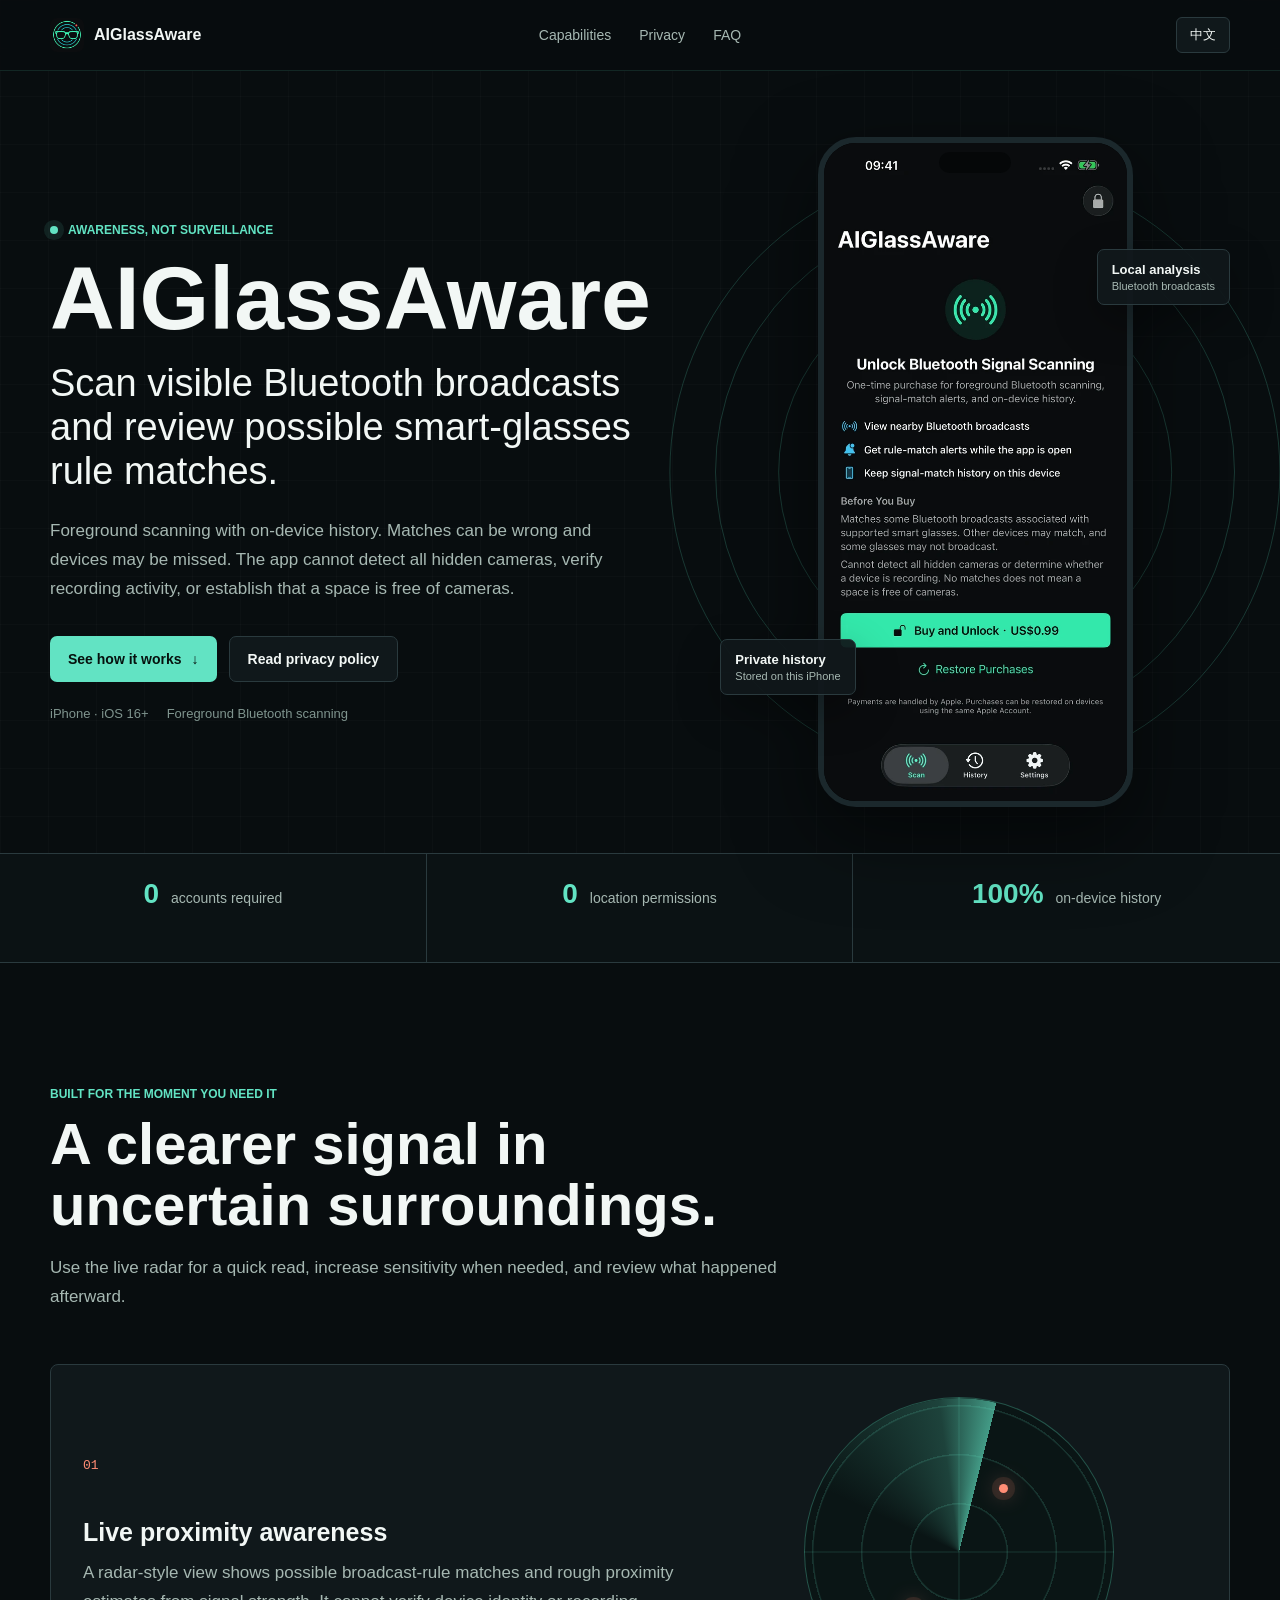
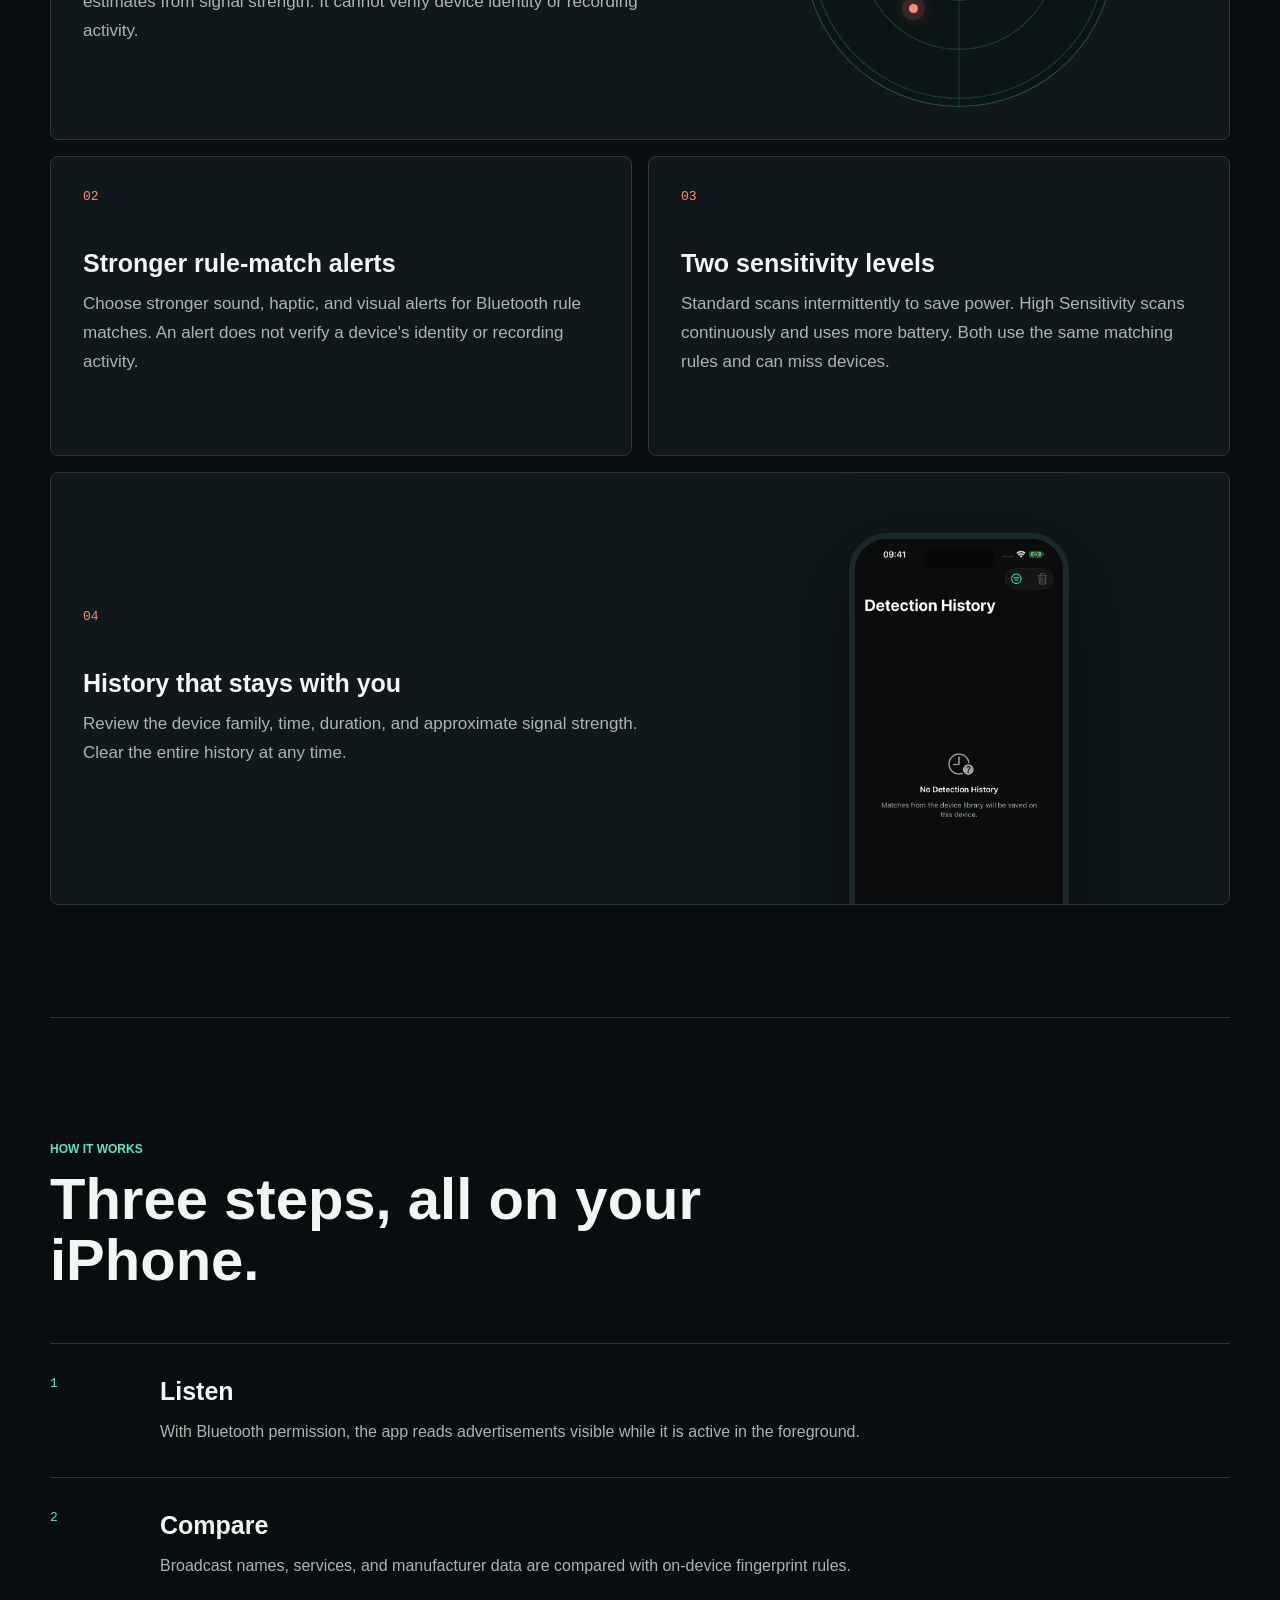
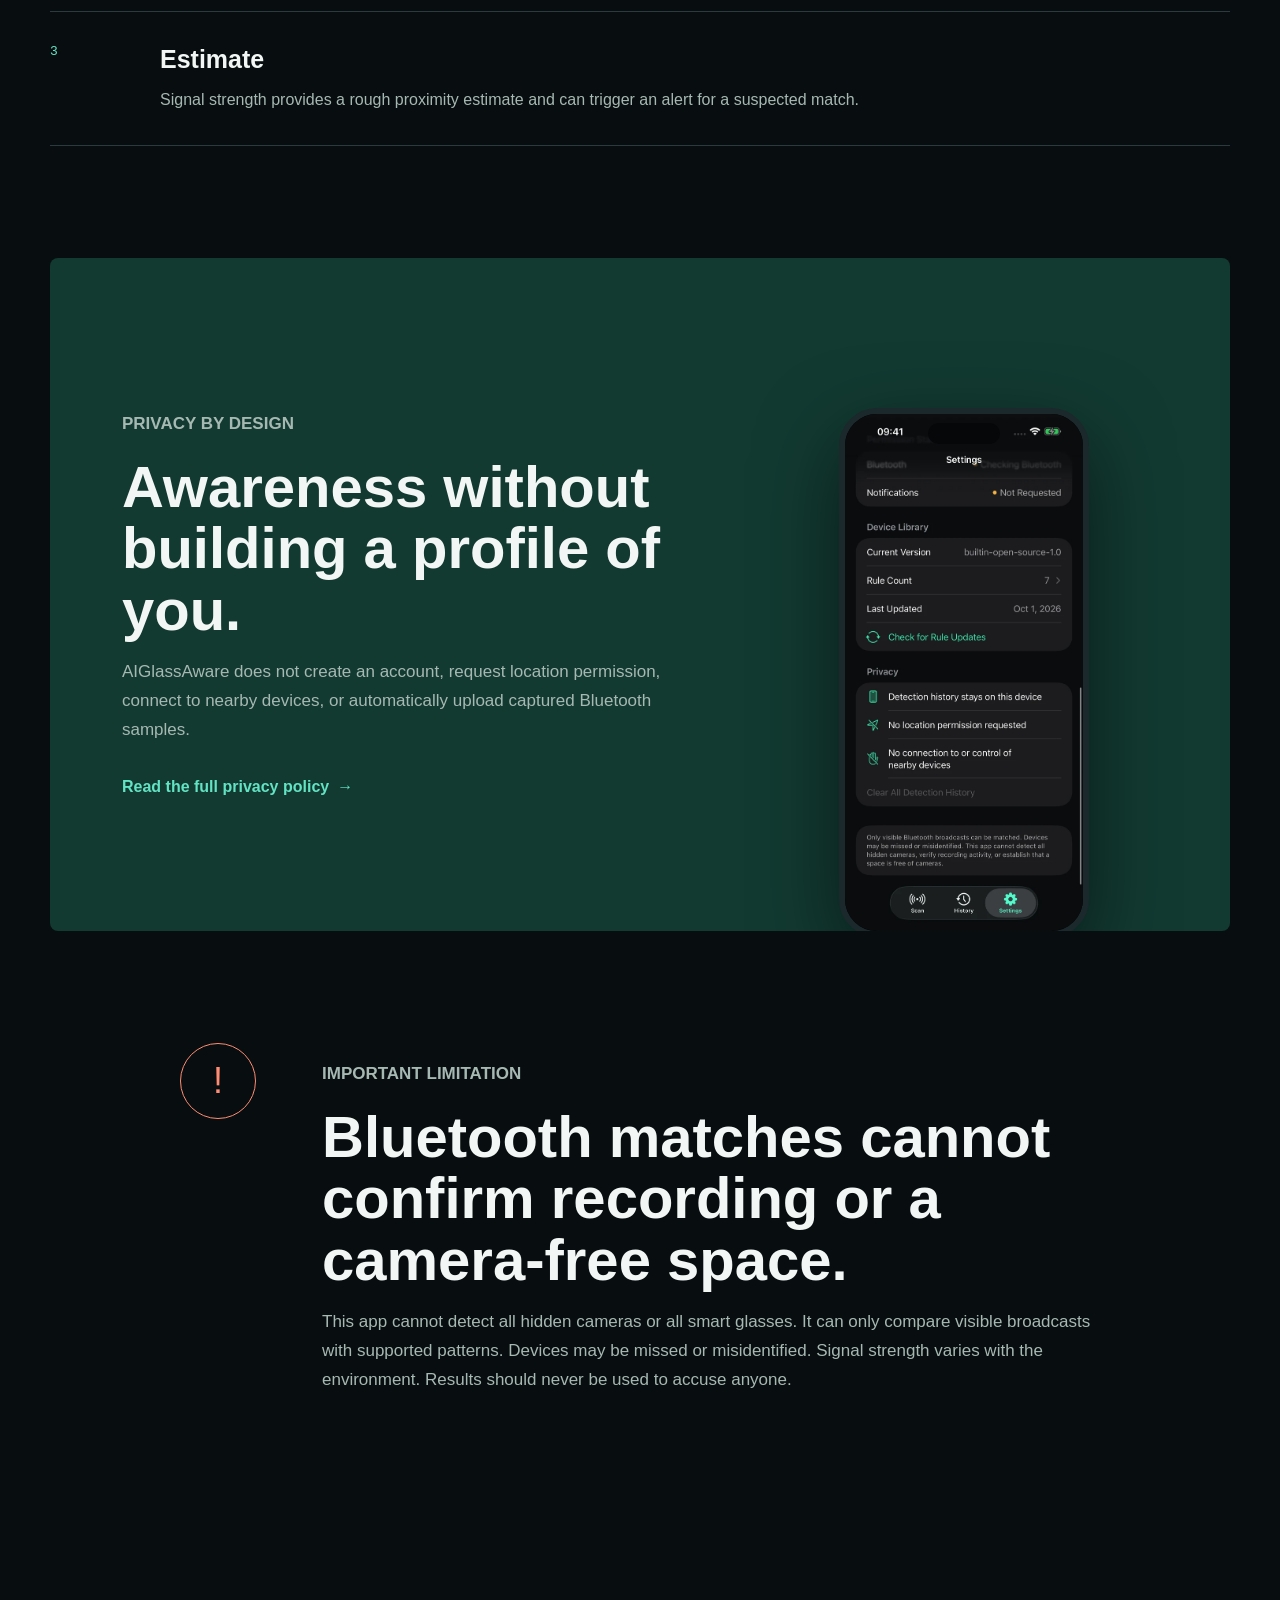
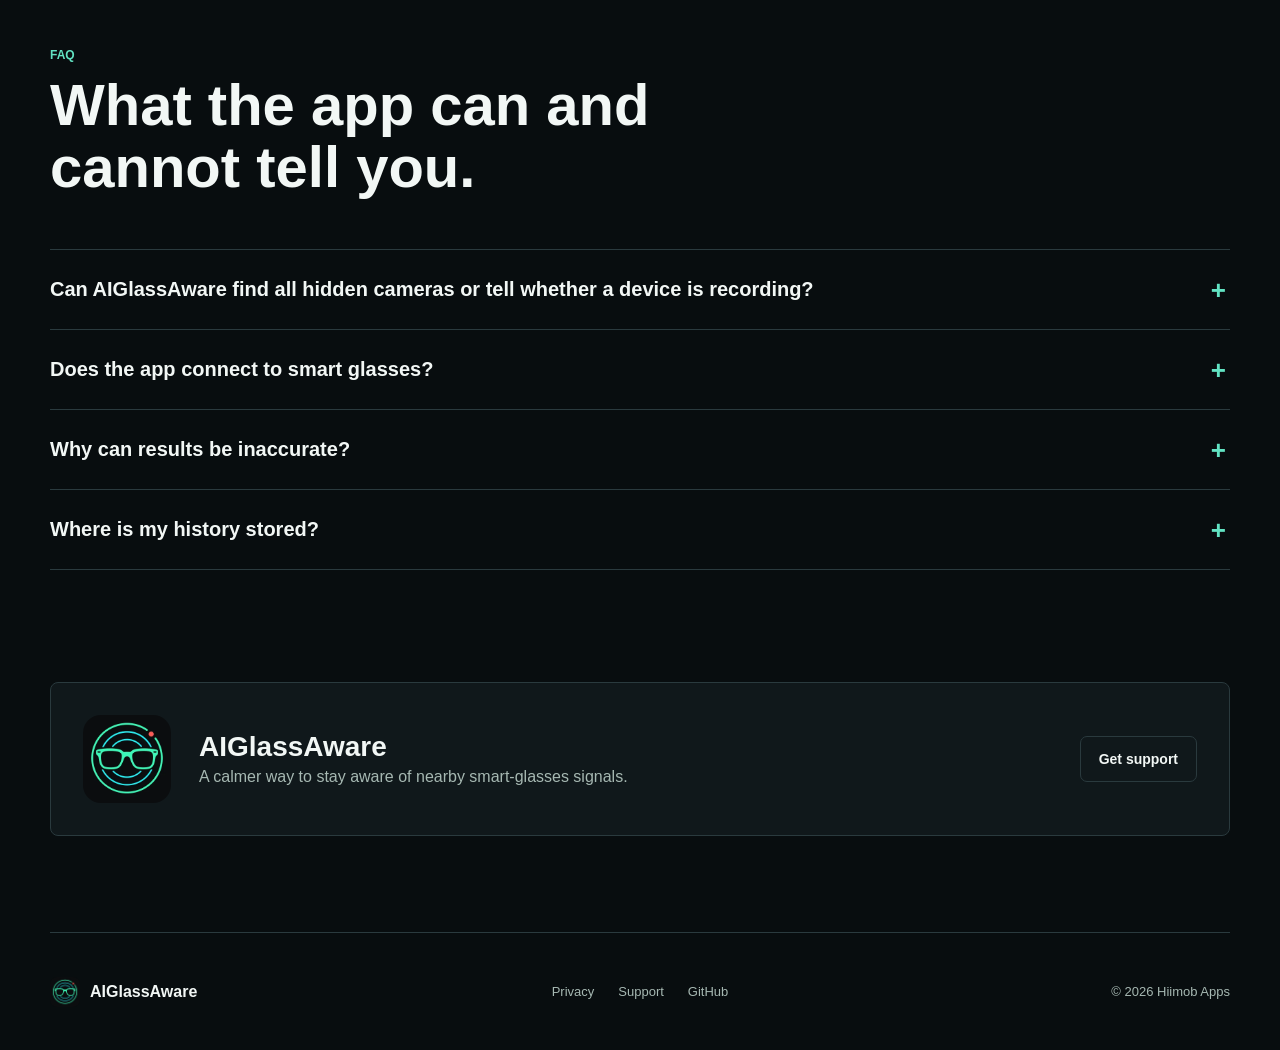
==== commit f9576390: "Clarify Bluetooth scanning scope and replace outdated app screenshots" ====
--- a/index.html
+++ b/index.html
@@ -4,7 +4,7 @@
   <meta charset="utf-8">
   <meta name="viewport" content="width=device-width, initial-scale=1">
   <meta name="theme-color" content="#080d0f">
-  <meta name="description" content="AIGlassAware helps you notice nearby smart-glasses signals using Bluetooth broadcast patterns, with private on-device history and no location permission.">
+  <meta name="description" content="Scan visible Bluetooth broadcasts and review possible smart-glasses rule matches. AIGlassAware cannot detect all hidden cameras or verify recording activity.">
   <meta property="og:type" content="website">
   <meta property="og:title" content="AIGlassAware — Notice nearby smart-glasses signals">
   <meta property="og:description" content="Private, on-device awareness for nearby smart-glasses Bluetooth broadcasts.">
@@ -58,12 +58,12 @@
         </div>
         <h1 id="hero-title">AIGlassAware</h1>
         <p class="hero-lede">
-          <span class="i18n-en">Notice signals associated with nearby smart glasses before a sensitive conversation begins.</span>
-          <span class="i18n-zh">在敏感谈话开始前，留意附近可能与智能眼镜相关的蓝牙信号。</span>
+          <span class="i18n-en">Scan visible Bluetooth broadcasts and review possible smart-glasses rule matches.</span>
+          <span class="i18n-zh">扫描可见的蓝牙广播，查看可能与部分智能眼镜相关的规则匹配。</span>
         </p>
         <p class="hero-detail">
-          <span class="i18n-en">AIGlassAware analyzes Bluetooth broadcasts on your iPhone and keeps detection history on the device. No account. No location permission. No connection to nearby devices.</span>
-          <span class="i18n-zh">AIGlassAware 在 iPhone 本地分析蓝牙广播，检测历史仅保存在设备中。无需账号，不请求定位，也不会连接附近设备。</span>
+          <span class="i18n-en">Foreground scanning with on-device history. Matches can be wrong and devices may be missed. The app cannot detect all hidden cameras, verify recording activity, or establish that a space is free of cameras.</span>
+          <span class="i18n-zh">前台扫描，记录保存在本机。匹配可能误报或漏检。本应用无法发现所有隐藏摄像头，无法判断设备是否正在录制，也不能确认场所内没有摄像头。</span>
         </p>
         <div class="hero-actions">
           <a class="button button-primary" href="#how-it-works">
@@ -84,7 +84,7 @@
       <div class="hero-visual" aria-label="AIGlassAware detection screen">
         <div class="signal-rings" aria-hidden="true"><i></i><i></i><i></i></div>
         <div class="phone phone-hero">
-          <img class="localized-image" src="assets/scan-detected-en.webp" data-src-en="assets/scan-detected-en.webp" data-src-zh="assets/scan-detected-zh.webp" alt="AIGlassAware showing a suspected nearby smart-glasses signal" width="603" height="1311">
+          <img class="localized-image" src="assets/scan-detected-en.webp" data-src-en="assets/scan-detected-en.webp" data-src-zh="assets/scan-detected-zh.webp" alt="AIGlassAware purchase screen explaining Bluetooth scanning scope and limitations" width="603" height="1311">
         </div>
         <div class="signal-label signal-label-top">
           <strong><span class="i18n-en">Local analysis</span><span class="i18n-zh">本地分析</span></strong>
@@ -115,7 +115,7 @@
           <div class="feature-copy">
             <span class="feature-number">01</span>
             <h3><span class="i18n-en">Live proximity awareness</span><span class="i18n-zh">实时距离感知</span></h3>
-            <p><span class="i18n-en">A simple radar view combines known broadcast fingerprints and signal strength to surface supported nearby devices.</span><span class="i18n-zh">简洁的雷达视图结合已知广播指纹与信号强度，提示附近可能存在的已支持设备。</span></p>
+            <p><span class="i18n-en">A radar-style view shows possible broadcast-rule matches and rough proximity estimates from signal strength. It cannot verify device identity or recording activity.</span><span class="i18n-zh">雷达示意图展示可能的广播规则匹配，并根据信号强度粗略估算距离，无法确认设备身份或录制行为。</span></p>
           </div>
           <div class="radar-demo" aria-hidden="true">
             <span class="radar-sweep"></span><span class="radar-point radar-point-one"></span><span class="radar-point radar-point-two"></span>
@@ -124,14 +124,14 @@
 
         <article class="feature-card">
           <span class="feature-number">02</span>
-          <h3><span class="i18n-en">Meeting mode</span><span class="i18n-zh">会议 / 保密模式</span></h3>
-          <p><span class="i18n-en">Use more prominent sound, haptic, and visual alerts when a conversation needs extra attention.</span><span class="i18n-zh">当谈话需要格外谨慎时，启用更明显的声音、触觉与视觉提醒。</span></p>
+          <h3><span class="i18n-en">Stronger rule-match alerts</span><span class="i18n-zh">增强规则匹配提醒</span></h3>
+          <p><span class="i18n-en">Choose stronger sound, haptic, and visual alerts for Bluetooth rule matches. An alert does not verify a device's identity or recording activity.</span><span class="i18n-zh">可为蓝牙规则匹配开启更明显的声音、触觉与视觉提醒。提醒不代表已确认设备身份或录制行为。</span></p>
         </article>
 
         <article class="feature-card">
           <span class="feature-number">03</span>
           <h3><span class="i18n-en">Two sensitivity levels</span><span class="i18n-zh">两档检测灵敏度</span></h3>
-          <p><span class="i18n-en">Choose Standard for fewer false positives or High Sensitivity for broader nearby-device discovery.</span><span class="i18n-zh">标准模式减少误报；高灵敏度模式扩大附近设备的发现范围。</span></p>
+          <p><span class="i18n-en">Standard scans intermittently to save power. High Sensitivity scans continuously and uses more battery. Both use the same matching rules and can miss devices.</span><span class="i18n-zh">标准模式间歇扫描以节省电量；高灵敏度模式持续扫描，耗电更多。两者使用相同的匹配规则，都可能漏检。</span></p>
         </article>
 
         <article class="feature-card feature-wide feature-history">
@@ -177,8 +177,8 @@
       <div class="limit-mark" aria-hidden="true">!</div>
       <div>
         <p class="kicker"><span class="i18n-en">Important limitation</span><span class="i18n-zh">重要使用边界</span></p>
-        <h2 id="limits-title"><span class="i18n-en">A detection is an estimate, not proof of recording.</span><span class="i18n-zh">检测结果只是估算，不代表设备正在录制。</span></h2>
-        <p><span class="i18n-en">Bluetooth identifiers may be shared by other products, and signal strength changes with walls, people, interference, and device power. Results should never be used to accuse anyone.</span><span class="i18n-zh">其他产品可能使用相同蓝牙标识，墙体、人群、无线干扰与设备功率也会影响信号强度。请勿依据检测结果指责任何人。</span></p>
+        <h2 id="limits-title"><span class="i18n-en">Bluetooth matches cannot confirm recording or a camera-free space.</span><span class="i18n-zh">蓝牙匹配无法确认录制行为，也无法确认场所内没有摄像头。</span></h2>
+        <p><span class="i18n-en">This app cannot detect all hidden cameras or all smart glasses. It can only compare visible broadcasts with supported patterns. Devices may be missed or misidentified. Signal strength varies with the environment. Results should never be used to accuse anyone.</span><span class="i18n-zh">本应用无法发现所有隐藏摄像头或所有智能眼镜，只能将可见广播与已支持特征进行比较，可能漏检或误判。信号强度受环境影响。请勿依据匹配结果指责任何人。</span></p>
       </div>
     </section>
 
@@ -188,9 +188,9 @@
         <h2 id="faq-title"><span class="i18n-en">What the app can and cannot tell you.</span><span class="i18n-zh">了解 App 能告诉你什么，以及不能告诉你什么。</span></h2>
       </div>
       <div class="faq-list">
-        <details><summary><span class="i18n-en">Can AIGlassAware tell whether a camera is recording?</span><span class="i18n-zh">AIGlassAware 能判断摄像头是否正在录制吗？</span></summary><p><span class="i18n-en">No. The app estimates whether a supported device may be nearby from Bluetooth broadcasts. It cannot read or verify a device's recording state.</span><span class="i18n-zh">不能。App 只能根据蓝牙广播估算附近是否可能存在已支持设备，无法读取或验证设备的录制状态。</span></p></details>
+        <details><summary><span class="i18n-en">Can AIGlassAware find all hidden cameras or tell whether a device is recording?</span><span class="i18n-zh">AIGlassAware 能找到所有隐藏摄像头，或判断设备是否正在录制吗？</span></summary><p><span class="i18n-en">No. It only matches some visible Bluetooth broadcasts. Devices that do not broadcast, use unsupported patterns, or are out of range may be missed. It cannot verify whether a device has a camera or is recording. No matches does not mean no cameras are present.</span><span class="i18n-zh">不能。它只能匹配部分可见的蓝牙广播。不广播、特征未被支持或超出范围的设备可能被漏检。它无法确认设备是否配备摄像头或正在录制，没有匹配结果也不代表没有摄像头。</span></p></details>
         <details><summary><span class="i18n-en">Does the app connect to smart glasses?</span><span class="i18n-zh">App 会连接智能眼镜吗？</span></summary><p><span class="i18n-en">No. It passively reads visible Bluetooth advertisements and does not pair with, control, block, or interfere with nearby devices.</span><span class="i18n-zh">不会。它只被动读取可见的蓝牙广播，不会配对、控制、阻断或干扰附近设备。</span></p></details>
-        <details><summary><span class="i18n-en">Why can results be inaccurate?</span><span class="i18n-zh">为什么结果可能不准确？</span></summary><p><span class="i18n-en">Bluetooth signatures can overlap across products, and radio signal strength is affected by the environment. High Sensitivity can discover more devices but may increase false positives.</span><span class="i18n-zh">不同产品的蓝牙特征可能重叠，无线信号也会受到环境影响。高灵敏度模式能发现更多设备，同时也可能增加误报。</span></p></details>
+        <details><summary><span class="i18n-en">Why can results be inaccurate?</span><span class="i18n-zh">为什么结果可能不准确？</span></summary><p><span class="i18n-en">Bluetooth patterns can overlap across products, some devices do not broadcast visible signals, and signal strength changes with the environment. Both scanning modes use the same matching rules and may produce false matches or miss devices.</span><span class="i18n-zh">不同产品的蓝牙特征可能重叠，部分设备不发送可见广播，信号强度也受环境影响。两种扫描模式使用相同的匹配规则，都可能误报或漏检。</span></p></details>
         <details><summary><span class="i18n-en">Where is my history stored?</span><span class="i18n-zh">检测历史保存在哪里？</span></summary><p><span class="i18n-en">Detection history and preferences are stored locally on your iPhone and can be cleared in the app.</span><span class="i18n-zh">检测历史与偏好设置保存在你的 iPhone 本地，并可在 App 内清除。</span></p></details>
       </div>
     </section>
